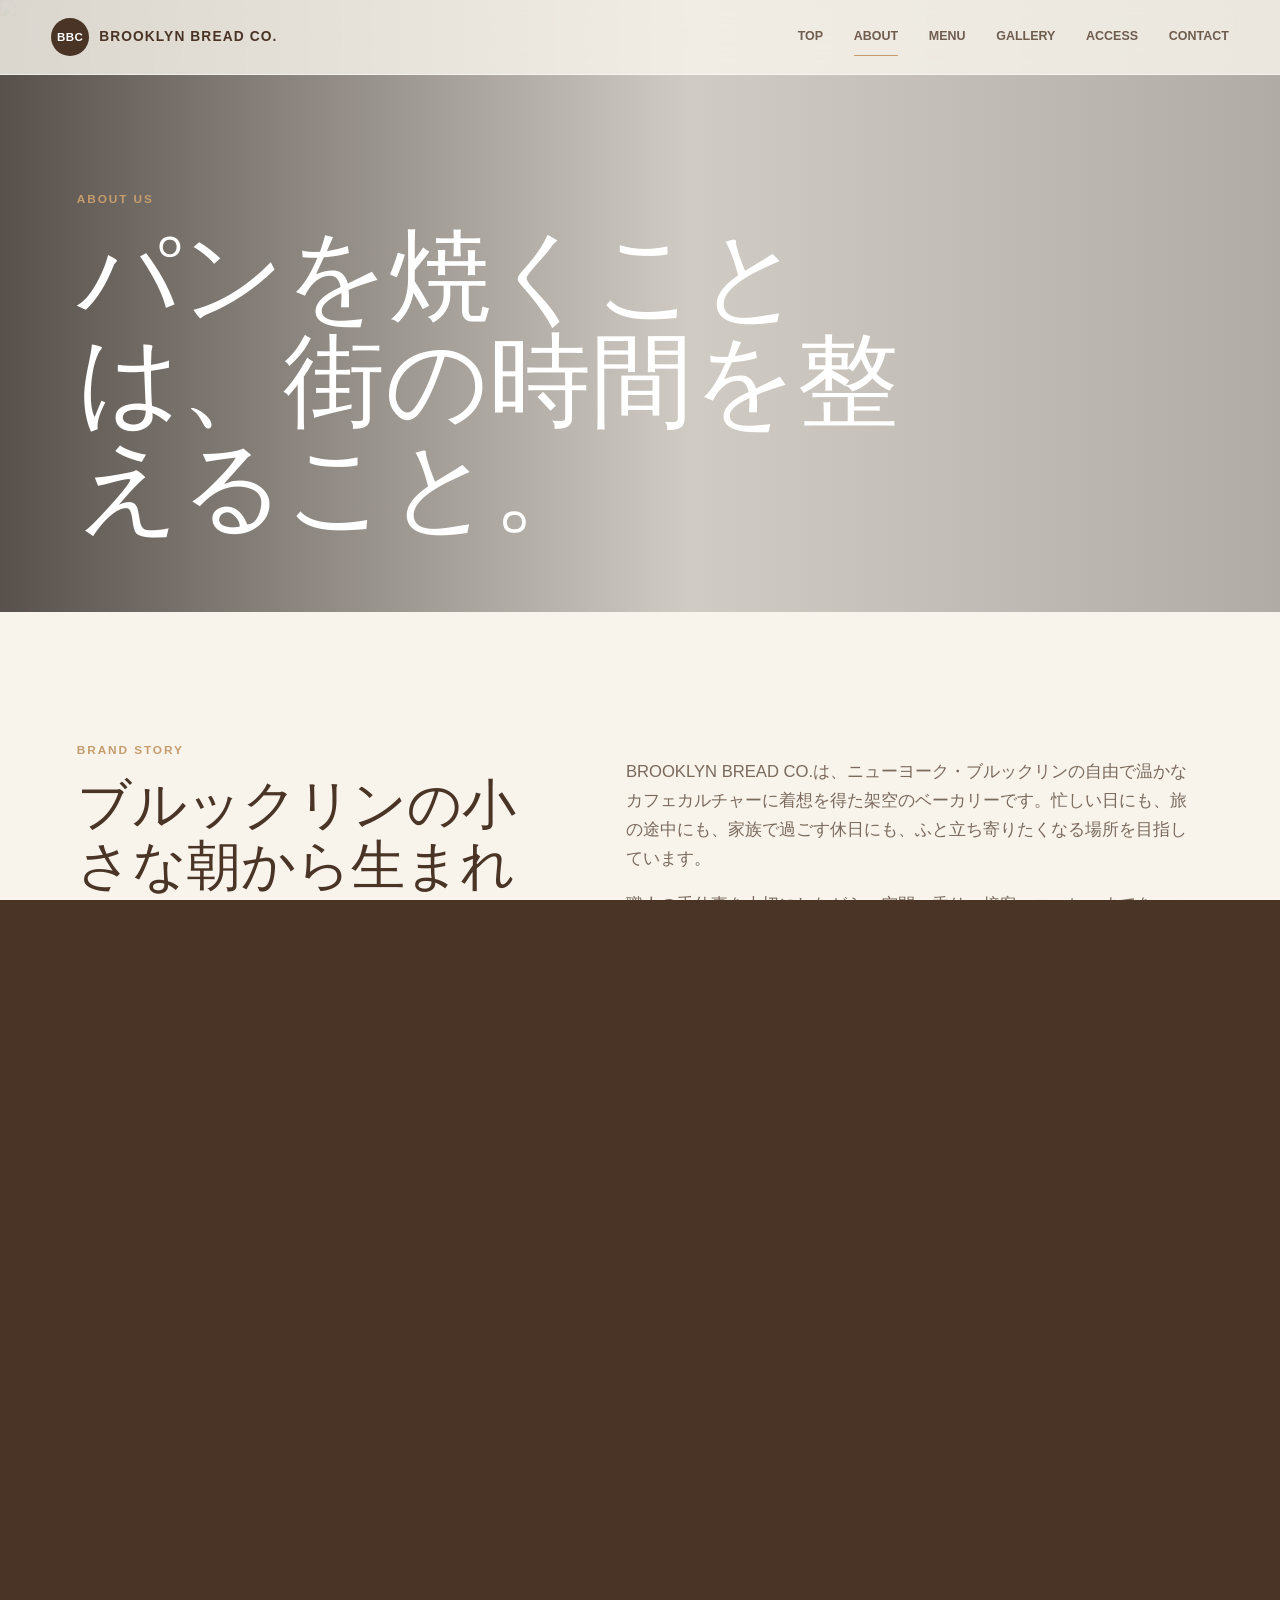
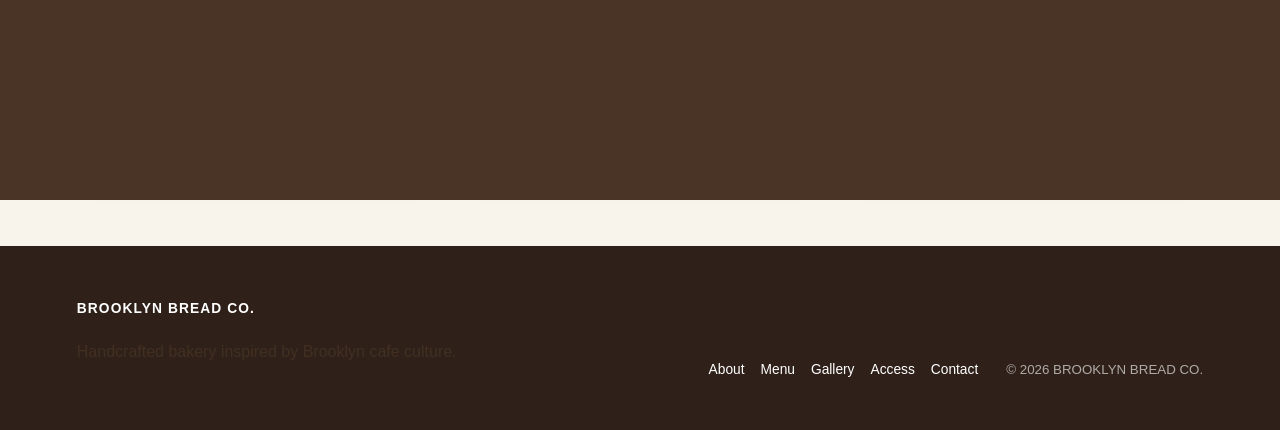
==== about.html @ 1dc983ad "Initial commit" ====
<!DOCTYPE html>
<html lang="ja">
<head>
  <meta charset="UTF-8">
  <meta name="viewport" content="width=device-width, initial-scale=1.0">
  <meta name="description" content="BROOKLYN BREAD CO.のブランドストーリー、職人のこだわり、素材への想いをご紹介します。">
  <title>私たちについて | BROOKLYN BREAD CO.</title>
  <link rel="preconnect" href="https://images.unsplash.com">
  <link rel="stylesheet" href="style.css">
</head>
<body>
  <div class="page-transition" aria-hidden="true"></div>
  <header class="site-header">
    <a class="brand" href="index.html"><span class="brand-mark">BBC</span><span>BROOKLYN BREAD CO.</span></a>
    <button class="nav-toggle" type="button" aria-label="メニューを開く" aria-expanded="false"><span></span><span></span></button>
    <nav class="site-nav" aria-label="グローバルナビゲーション">
      <a href="index.html">Top</a><a href="about.html" aria-current="page">About</a><a href="menu.html">Menu</a><a href="gallery.html">Gallery</a><a href="access.html">Access</a><a href="contact.html">Contact</a>
    </nav>
  </header>

  <main>
    <section class="page-hero">
      <img src="https://images.unsplash.com/photo-1523294587484-bae6cc870010?auto=format&amp;fit=crop&amp;w=1800&amp;q=85" alt="木製カウンターに並ぶ焼きたてパン">
      <div class="page-hero-copy reveal">
        <p class="eyebrow">About Us</p>
        <h1>パンを焼くことは、街の時間を整えること。</h1>
      </div>
    </section>

    <section class="section story-layout">
      <div class="section-head reveal">
        <p class="eyebrow">Brand Story</p>
        <h2>ブルックリンの小さな朝から生まれたベーカリー。</h2>
      </div>
      <div class="story-text reveal">
        <p>BROOKLYN BREAD CO.は、ニューヨーク・ブルックリンの自由で温かなカフェカルチャーに着想を得た架空のベーカリーです。忙しい日にも、旅の途中にも、家族で過ごす休日にも、ふと立ち寄りたくなる場所を目指しています。</p>
        <p>職人の手仕事を大切にしながら、空間、香り、接客、コーヒーまでを一つの体験として設計。高級感は静かに、親しみやすさは自然に伝わるように整えています。</p>
      </div>
    </section>

    <section class="section values-grid">
      <article class="value-card reveal">
        <img src="https://images.unsplash.com/photo-1608198093002-ad4e005484ec?auto=format&amp;fit=crop&amp;w=900&amp;q=85" alt="粉を扱う職人の手元">
        <h3>こだわり</h3>
        <p>生地の温度、湿度、発酵時間を毎日調整し、その日の一番よい焼き上がりを追い求めます。</p>
      </article>
      <article class="value-card reveal">
        <img src="https://images.unsplash.com/photo-1556909212-d5b604d0c90d?auto=format&amp;fit=crop&amp;w=900&amp;q=85" alt="ベーカリーで働く職人">
        <h3>職人紹介</h3>
        <p>ホテルベーカリー、街のパン屋、カフェで経験を積んだ職人が、日常に寄り添う上質なパンを焼きます。</p>
      </article>
      <article class="value-card reveal">
        <img src="https://images.unsplash.com/photo-1615484477778-ca3b77940c25?auto=format&amp;fit=crop&amp;w=900&amp;q=85" alt="小麦とパンの素材">
        <h3>素材への想い</h3>
        <p>小麦、バター、塩、水。シンプルな素材ほど産地と状態を見極め、香りの透明感を大切にします。</p>
      </article>
    </section>
  </main>

  <footer class="site-footer">
    <div><a class="footer-brand" href="index.html">BROOKLYN BREAD CO.</a><p>Handcrafted bakery inspired by Brooklyn cafe culture.</p></div>
    <nav aria-label="フッターナビゲーション"><a href="about.html">About</a><a href="menu.html">Menu</a><a href="gallery.html">Gallery</a><a href="access.html">Access</a><a href="contact.html">Contact</a></nav>
    <small>&copy; 2026 BROOKLYN BREAD CO.</small>
  </footer>
  <script src="script.js"></script>
</body>
</html>
---- style.css ----
:root {
  --bg: #f8f4ec;
  --accent: #c69c6d;
  --text: #4a3426;
  --white: #ffffff;
  --ink-soft: rgba(74, 52, 38, 0.72);
  --line: rgba(74, 52, 38, 0.14);
  --shadow: 0 24px 70px rgba(74, 52, 38, 0.13);
  --radius: 8px;
}

* {
  box-sizing: border-box;
}

html {
  scroll-behavior: smooth;
}

body {
  margin: 0;
  background: var(--bg);
  color: var(--text);
  font-family: "Helvetica Neue", Arial, "Hiragino Sans", "Yu Gothic", sans-serif;
  letter-spacing: 0;
  line-height: 1.75;
}

img {
  display: block;
  width: 100%;
  height: 100%;
  object-fit: cover;
}

a {
  color: inherit;
  text-decoration: none;
}

.site-header {
  position: fixed;
  top: 0;
  left: 0;
  z-index: 50;
  display: flex;
  align-items: center;
  justify-content: space-between;
  width: 100%;
  padding: 18px clamp(20px, 4vw, 56px);
  background: rgba(248, 244, 236, 0.82);
  border-bottom: 1px solid rgba(255, 255, 255, 0.5);
  backdrop-filter: blur(22px);
  transition: padding 0.25s ease, box-shadow 0.25s ease, background 0.25s ease;
}

.site-header.is-scrolled {
  padding-top: 12px;
  padding-bottom: 12px;
  background: rgba(248, 244, 236, 0.94);
  box-shadow: 0 10px 34px rgba(74, 52, 38, 0.08);
}

.brand,
.footer-brand {
  display: inline-flex;
  align-items: center;
  gap: 10px;
  font-size: 0.86rem;
  font-weight: 700;
  letter-spacing: 0.08em;
}

.brand-mark {
  display: grid;
  place-items: center;
  width: 38px;
  height: 38px;
  color: var(--white);
  background: var(--text);
  border-radius: 50%;
  font-size: 0.72rem;
  letter-spacing: 0.04em;
}

.site-nav {
  display: flex;
  align-items: center;
  gap: clamp(18px, 2.4vw, 32px);
  font-size: 0.78rem;
  font-weight: 600;
  text-transform: uppercase;
}

.site-nav a {
  position: relative;
  color: rgba(74, 52, 38, 0.78);
}

.site-nav a::after {
  position: absolute;
  left: 0;
  bottom: -8px;
  width: 100%;
  height: 1px;
  background: var(--accent);
  transform: scaleX(0);
  transform-origin: right;
  transition: transform 0.25s ease;
  content: "";
}

.site-nav a:hover::after,
.site-nav a[aria-current="page"]::after {
  transform: scaleX(1);
  transform-origin: left;
}

.nav-toggle {
  display: none;
  width: 42px;
  height: 42px;
  padding: 0;
  background: transparent;
  border: 1px solid var(--line);
  border-radius: 50%;
}

.nav-toggle span {
  display: block;
  width: 18px;
  height: 1px;
  margin: 6px auto;
  background: var(--text);
  transition: transform 0.25s ease;
}

.hero {
  position: relative;
  min-height: 94vh;
  display: grid;
  align-items: end;
  padding: 140px clamp(20px, 6vw, 82px) 84px;
  color: var(--white);
  overflow: hidden;
}

.hero::after,
.page-hero::after {
  position: absolute;
  inset: 0;
  background: linear-gradient(90deg, rgba(26, 18, 13, 0.72), rgba(26, 18, 13, 0.18) 54%, rgba(26, 18, 13, 0.32));
  content: "";
}

.hero picture,
.hero img,
.page-hero > img {
  position: absolute;
  inset: 0;
  z-index: -1;
}

.hero-content {
  position: relative;
  z-index: 1;
  max-width: 760px;
}

.hero h1,
.page-hero h1,
.compact-hero h1 {
  margin: 0;
  font-family: Georgia, "Times New Roman", serif;
  font-size: clamp(3rem, 8vw, 7.5rem);
  font-weight: 500;
  line-height: 1.03;
}

.hero p:not(.eyebrow),
.compact-hero p:not(.eyebrow) {
  max-width: 620px;
  margin: 24px 0 0;
  font-size: clamp(1rem, 2vw, 1.25rem);
}

.eyebrow {
  margin: 0 0 14px;
  color: var(--accent);
  font-size: 0.74rem;
  font-weight: 800;
  letter-spacing: 0.16em;
  text-transform: uppercase;
}

.hero-actions {
  display: flex;
  flex-wrap: wrap;
  gap: 12px;
  margin-top: 34px;
}

.button {
  display: inline-flex;
  align-items: center;
  justify-content: center;
  min-height: 48px;
  padding: 0 24px;
  border: 1px solid transparent;
  border-radius: 999px;
  font-size: 0.92rem;
  font-weight: 700;
  transition: transform 0.25s ease, background 0.25s ease, color 0.25s ease, border-color 0.25s ease;
}

.button:hover {
  transform: translateY(-2px);
}

.button.primary {
  color: var(--white);
  background: var(--accent);
}

.button.secondary {
  color: var(--text);
  background: var(--white);
  border-color: rgba(255, 255, 255, 0.55);
}

.section {
  padding: clamp(72px, 10vw, 132px) clamp(20px, 6vw, 82px);
}

.section-head {
  max-width: 840px;
  margin-bottom: 46px;
}

.section h2,
.split-copy h2,
.info-panel h2,
.contact-form h2,
.reservation-panel h2 {
  margin: 0;
  font-family: Georgia, "Times New Roman", serif;
  font-size: clamp(2rem, 4.2vw, 4.2rem);
  font-weight: 500;
  line-height: 1.14;
}

.feature-grid,
.values-grid,
.card-grid {
  display: grid;
  grid-template-columns: repeat(3, minmax(0, 1fr));
  gap: 20px;
}

.feature-card,
.value-card,
.menu-card,
.info-panel,
.contact-form,
.reservation-panel {
  background: rgba(255, 255, 255, 0.74);
  border: 1px solid rgba(255, 255, 255, 0.78);
  border-radius: var(--radius);
  box-shadow: var(--shadow);
}

.feature-card {
  padding: 30px;
}

.feature-card span {
  color: var(--accent);
  font-weight: 800;
}

.feature-card h3,
.value-card h3,
.menu-card h3,
.newsletter h3 {
  margin: 18px 0 8px;
  font-size: 1.25rem;
  line-height: 1.35;
}

.feature-card p,
.value-card p,
.menu-card p,
.split-copy p,
.story-text p,
.cta-inner p,
.site-footer p {
  color: var(--ink-soft);
}

.split-section,
.access-layout,
.contact-layout {
  display: grid;
  grid-template-columns: minmax(0, 1.05fr) minmax(320px, 0.95fr);
  gap: clamp(28px, 5vw, 70px);
  align-items: center;
}

.split-media {
  height: min(680px, 68vw);
  min-height: 420px;
  overflow: hidden;
  border-radius: var(--radius);
}

.product-list {
  margin-top: 30px;
  border-top: 1px solid var(--line);
}

.product-row {
  display: grid;
  gap: 4px;
  padding: 22px 0;
  border-bottom: 1px solid var(--line);
  transition: color 0.25s ease, transform 0.25s ease;
}

.product-row:hover {
  color: var(--accent);
  transform: translateX(6px);
}

.product-row span {
  font-weight: 800;
}

.product-row small {
  color: var(--ink-soft);
}

.cta-section {
  background: var(--text);
  color: var(--white);
}

.cta-inner {
  max-width: 820px;
}

.page-hero {
  position: relative;
  min-height: 68vh;
  display: grid;
  align-items: end;
  padding: 130px clamp(20px, 6vw, 82px) 72px;
  color: var(--white);
  overflow: hidden;
}

.page-hero-copy {
  position: relative;
  z-index: 1;
  max-width: 900px;
}

.compact-hero {
  padding: 154px clamp(20px, 6vw, 82px) 62px;
}

.compact-hero > div {
  max-width: 900px;
}

.compact-hero h1 {
  color: var(--text);
  font-size: clamp(2.6rem, 6vw, 6.4rem);
}

.story-layout {
  display: grid;
  grid-template-columns: 0.9fr 1.1fr;
  gap: clamp(28px, 6vw, 90px);
}

.story-text {
  font-size: 1.04rem;
}

.value-card,
.menu-card {
  overflow: hidden;
  transition: transform 0.28s ease, box-shadow 0.28s ease;
}

.value-card:hover,
.menu-card:hover,
.feature-card:hover {
  transform: translateY(-6px);
  box-shadow: 0 28px 80px rgba(74, 52, 38, 0.18);
}

.value-card img {
  aspect-ratio: 4 / 3;
  height: auto;
}

.value-card h3,
.value-card p {
  padding-right: 24px;
  padding-left: 24px;
}

.value-card p {
  padding-bottom: 24px;
}

.menu-section {
  padding-top: 40px;
}

.menu-category {
  margin: 58px 0 22px;
}

.menu-category:first-child {
  margin-top: 0;
}

.card-grid {
  grid-template-columns: repeat(2, minmax(0, 1fr));
}

.menu-card {
  display: grid;
  grid-template-columns: 42% 1fr;
  min-height: 230px;
}

.menu-card div {
  padding: 24px;
}

.menu-card h3 {
  margin-top: 0;
}

.menu-card span {
  display: inline-block;
  margin-top: 12px;
  color: var(--accent);
  font-weight: 800;
}

.gallery-grid {
  display: grid;
  grid-template-columns: repeat(4, minmax(0, 1fr));
  grid-auto-rows: 260px;
  gap: 16px;
}

.gallery-item {
  position: relative;
  margin: 0;
  overflow: hidden;
  border-radius: var(--radius);
  background: var(--white);
}

.gallery-item.large {
  grid-column: span 2;
  grid-row: span 2;
}

.gallery-item.tall {
  grid-row: span 2;
}

.gallery-item.wide {
  grid-column: span 2;
}

.gallery-item img {
  transition: transform 0.45s ease;
}

.gallery-item:hover img {
  transform: scale(1.055);
}

.gallery-item figcaption {
  position: absolute;
  left: 16px;
  bottom: 16px;
  padding: 6px 12px;
  color: var(--white);
  background: rgba(74, 52, 38, 0.62);
  border-radius: 999px;
  font-size: 0.82rem;
}

.info-panel,
.contact-form,
.reservation-panel {
  padding: clamp(24px, 4vw, 42px);
}

.info-panel dl {
  margin: 28px 0;
}

.info-panel div {
  display: grid;
  grid-template-columns: 96px 1fr;
  gap: 18px;
  padding: 18px 0;
  border-bottom: 1px solid var(--line);
}

.info-panel dt {
  font-weight: 800;
}

.info-panel dd {
  margin: 0;
  color: var(--ink-soft);
}

.map-panel {
  position: relative;
  min-height: 520px;
  overflow: hidden;
  border-radius: var(--radius);
  background: #eee3d4;
  border: 1px solid rgba(74, 52, 38, 0.1);
}

.map-grid {
  position: absolute;
  inset: -20%;
  background:
    linear-gradient(90deg, rgba(74, 52, 38, 0.12) 1px, transparent 1px),
    linear-gradient(rgba(74, 52, 38, 0.12) 1px, transparent 1px);
  background-size: 74px 74px;
  transform: rotate(-7deg);
}

.map-pin {
  position: absolute;
  top: 50%;
  left: 50%;
  padding: 16px 18px;
  color: var(--white);
  background: var(--text);
  border-radius: var(--radius);
  transform: translate(-50%, -50%);
  text-align: center;
  font-size: 0.84rem;
  font-weight: 800;
  line-height: 1.35;
  box-shadow: var(--shadow);
}

.contact-layout {
  align-items: start;
}

form {
  display: grid;
  gap: 18px;
}

label {
  display: grid;
  gap: 8px;
  color: rgba(74, 52, 38, 0.82);
  font-size: 0.9rem;
  font-weight: 700;
}

input,
select,
textarea {
  width: 100%;
  min-height: 48px;
  padding: 12px 14px;
  color: var(--text);
  background: var(--white);
  border: 1px solid var(--line);
  border-radius: var(--radius);
  font: inherit;
}

textarea {
  resize: vertical;
}

.reservation-panel {
  display: grid;
  gap: 34px;
}

.newsletter {
  padding-top: 28px;
  border-top: 1px solid var(--line);
}

.newsletter-form {
  grid-template-columns: 1fr auto;
  gap: 10px;
}

.newsletter-form button {
  min-width: 82px;
  color: var(--white);
  background: var(--text);
  border: 0;
  border-radius: var(--radius);
  font-weight: 800;
}

.site-footer {
  display: grid;
  grid-template-columns: minmax(240px, 1fr) auto auto;
  gap: 28px;
  align-items: end;
  padding: 48px clamp(20px, 6vw, 82px);
  color: var(--white);
  background: #2f2119;
}

.site-footer nav {
  display: flex;
  flex-wrap: wrap;
  gap: 16px;
  font-size: 0.86rem;
}

.site-footer small {
  color: rgba(255, 255, 255, 0.62);
}

.reveal {
  opacity: 0;
  transform: translateY(28px);
  transition: opacity 0.7s ease, transform 0.7s ease;
}

.reveal.is-visible {
  opacity: 1;
  transform: translateY(0);
}

.page-transition {
  position: fixed;
  inset: 0;
  z-index: 100;
  pointer-events: none;
  background: var(--text);
  transform: translateY(100%);
}

.page-transition.is-active {
  animation: pageWipe 0.55s ease forwards;
}

@keyframes pageWipe {
  0% { transform: translateY(100%); }
  48% { transform: translateY(0); }
  100% { transform: translateY(-100%); }
}

@media (max-width: 980px) {
  .feature-grid,
  .values-grid,
  .card-grid,
  .split-section,
  .story-layout,
  .access-layout,
  .contact-layout,
  .site-footer {
    grid-template-columns: 1fr;
  }

  .gallery-grid {
    grid-template-columns: repeat(2, minmax(0, 1fr));
  }

  .site-footer {
    align-items: start;
  }
}

@media (max-width: 760px) {
  .site-header {
    padding: 14px 18px;
  }

  .brand span:last-child {
    max-width: 180px;
    font-size: 0.75rem;
  }

  .nav-toggle {
    display: block;
    position: relative;
    z-index: 60;
  }

  .site-nav {
    position: fixed;
    inset: 0 0 auto;
    display: grid;
    gap: 0;
    padding: 92px 20px 24px;
    background: rgba(248, 244, 236, 0.98);
    box-shadow: var(--shadow);
    transform: translateY(-110%);
    transition: transform 0.3s ease;
  }

  .site-nav.is-open {
    transform: translateY(0);
  }

  .site-nav a {
    padding: 18px 2px;
    border-bottom: 1px solid var(--line);
    font-size: 1rem;
  }

  .nav-toggle.is-open span:first-child {
    transform: translateY(3.5px) rotate(45deg);
  }

  .nav-toggle.is-open span:last-child {
    transform: translateY(-3.5px) rotate(-45deg);
  }

  .hero {
    min-height: 88vh;
    padding: 128px 20px 46px;
  }

  .hero h1 {
    font-size: clamp(2.75rem, 17vw, 4.8rem);
  }

  .section {
    padding: 64px 20px;
  }

  .page-hero,
  .compact-hero {
    padding-right: 20px;
    padding-left: 20px;
  }

  .split-media {
    height: 420px;
    min-height: 320px;
  }

  .menu-card {
    grid-template-columns: 1fr;
  }

  .menu-card img {
    aspect-ratio: 16 / 10;
    height: auto;
  }

  .gallery-grid {
    grid-auto-rows: 220px;
    gap: 12px;
  }

  .gallery-item.large,
  .gallery-item.tall,
  .gallery-item.wide {
    grid-column: span 2;
    grid-row: span 1;
  }

  .info-panel div {
    grid-template-columns: 1fr;
    gap: 4px;
  }

  .map-panel {
    min-height: 360px;
  }

  .newsletter-form {
    grid-template-columns: 1fr;
  }
}

@media (prefers-reduced-motion: reduce) {
  *,
  *::before,
  *::after {
    scroll-behavior: auto !important;
    animation-duration: 0.01ms !important;
    animation-iteration-count: 1 !important;
    transition-duration: 0.01ms !important;
  }
}
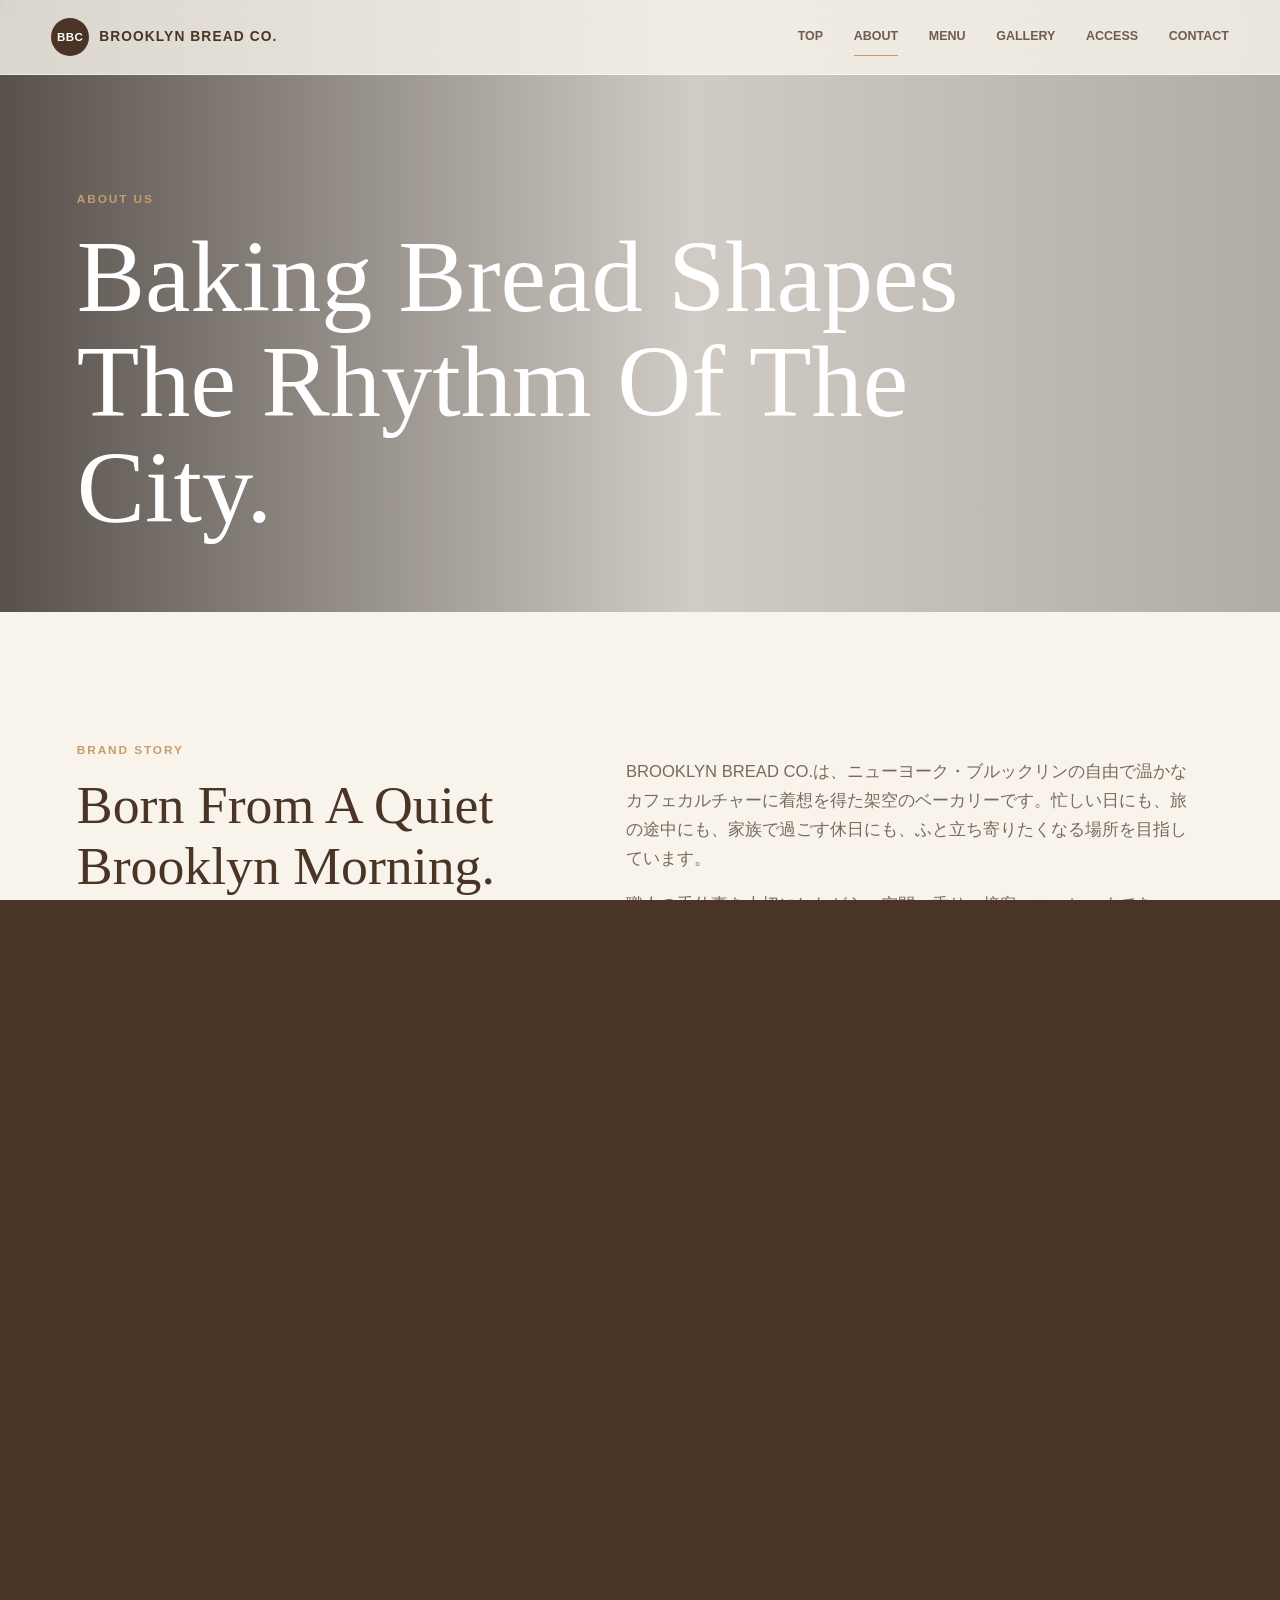
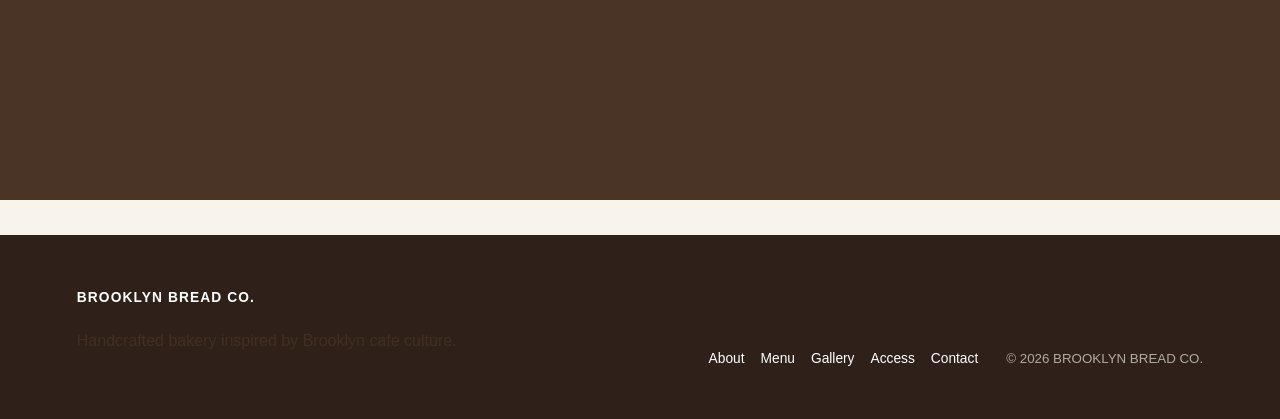
==== commit b5d86393: "Update Brooklyn Bread Co English headings" ====
--- a/about.html
+++ b/about.html
@@ -23,14 +23,14 @@
       <img src="https://images.unsplash.com/photo-1523294587484-bae6cc870010?auto=format&amp;fit=crop&amp;w=1800&amp;q=85" alt="木製カウンターに並ぶ焼きたてパン">
       <div class="page-hero-copy reveal">
         <p class="eyebrow">About Us</p>
-        <h1>パンを焼くことは、街の時間を整えること。</h1>
+        <h1>Baking Bread Shapes The Rhythm Of The City.</h1>
       </div>
     </section>
 
     <section class="section story-layout">
       <div class="section-head reveal">
         <p class="eyebrow">Brand Story</p>
-        <h2>ブルックリンの小さな朝から生まれたベーカリー。</h2>
+        <h2>Born From A Quiet Brooklyn Morning.</h2>
       </div>
       <div class="story-text reveal">
         <p>BROOKLYN BREAD CO.は、ニューヨーク・ブルックリンの自由で温かなカフェカルチャーに着想を得た架空のベーカリーです。忙しい日にも、旅の途中にも、家族で過ごす休日にも、ふと立ち寄りたくなる場所を目指しています。</p>
@@ -41,17 +41,17 @@
     <section class="section values-grid">
       <article class="value-card reveal">
         <img src="https://images.unsplash.com/photo-1608198093002-ad4e005484ec?auto=format&amp;fit=crop&amp;w=900&amp;q=85" alt="粉を扱う職人の手元">
-        <h3>こだわり</h3>
+        <h3>Craft With Intention</h3>
         <p>生地の温度、湿度、発酵時間を毎日調整し、その日の一番よい焼き上がりを追い求めます。</p>
       </article>
       <article class="value-card reveal">
         <img src="https://images.unsplash.com/photo-1556909212-d5b604d0c90d?auto=format&amp;fit=crop&amp;w=900&amp;q=85" alt="ベーカリーで働く職人">
-        <h3>職人紹介</h3>
+        <h3>Meet The Bakers</h3>
         <p>ホテルベーカリー、街のパン屋、カフェで経験を積んだ職人が、日常に寄り添う上質なパンを焼きます。</p>
       </article>
       <article class="value-card reveal">
         <img src="https://images.unsplash.com/photo-1615484477778-ca3b77940c25?auto=format&amp;fit=crop&amp;w=900&amp;q=85" alt="小麦とパンの素材">
-        <h3>素材への想い</h3>
+        <h3>Respect For Ingredients</h3>
         <p>小麦、バター、塩、水。シンプルな素材ほど産地と状態を見極め、香りの透明感を大切にします。</p>
       </article>
     </section>
